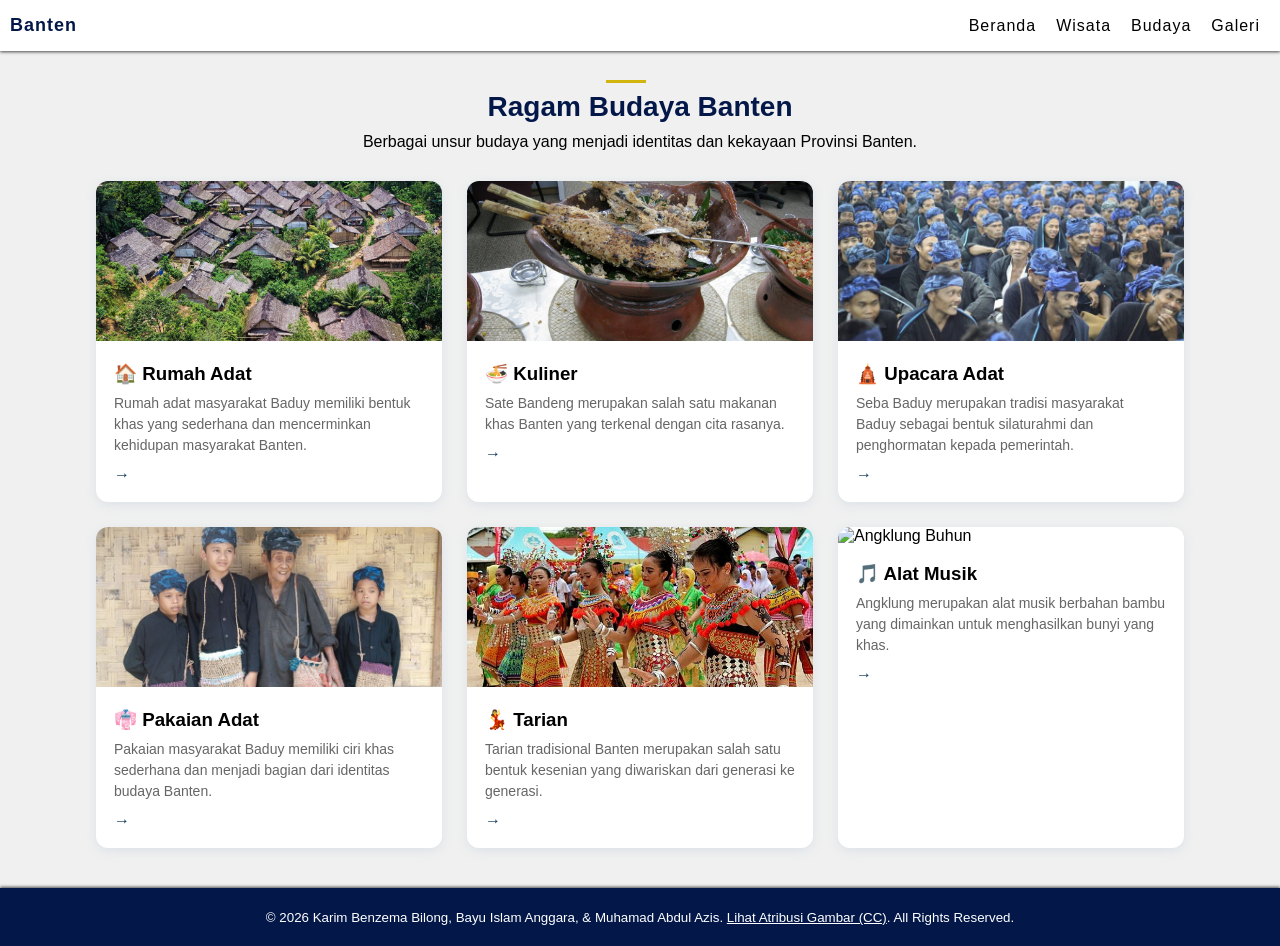
==== budaya.html @ 4f8b7365 "Add files via upload" ====
<!DOCTYPE html>
<html lang="id">
<head> 
    <meta charset="UTF-8">
    <meta name="viewport" content="width=device-width, initial-scale=1.0">
    <link rel="stylesheet" href="style.css">
    <title>Indonesia - Budaya Banten</title>
</head>

<body>

    <!-- NAVBAR -->
    <header>
        <nav>
            <div id="logo-banten"><a href="#home">Banten</a></div>
            <ul>
                <li><a href="index.html">Beranda</a></li>
                <li><a href="wisata.html">Wisata</a></li>
                <li><a href="#budaya">Budaya</a></li>
                <li><a href="galeri.html">Galeri</a></li>
            </ul>
        </nav>
    </header>



    <!-- RAGAM BUDAYA -->
    <main class="content" id="ragam-budaya">

        <div class="title-budaya">
            <h2>Ragam Budaya Banten</h2>

            <p>
                Berbagai unsur budaya yang menjadi identitas
                dan kekayaan Provinsi Banten.
            </p>
        </div>


        <div class="cards">

            <!-- RUMAH ADAT -->
            <div class="card">
                <img src="Rumah_adat_Sulah_Nyanda_BADUY.jpg" alt="Rumah Adat Sulah Nyanda">

                <div class="card-body">
                    <h3>🏠 Rumah Adat</h3>

                    <p>
                        Rumah adat masyarakat Baduy memiliki
                        bentuk khas yang sederhana dan
                        mencerminkan kehidupan masyarakat Banten.
                    </p>

                    <!-- LINK YOUTUBE RUMAH ADAT DI SINI -->
                    <a class="more"
                       href="https://youtu.be/2etQXtQ5l1I?si=HYYWbTpn2CoOyEMr"
                       target="_blank">→</a>
                </div>
            </div>


            <!-- KULINER -->
            <div class="card">
                <img src="Sate_Bandeng_2.jpg" alt="Sate Bandeng">

                <div class="card-body">
                    <h3>🍜 Kuliner</h3>

                    <p>
                        Sate Bandeng merupakan salah satu
                        makanan khas Banten yang terkenal
                        dengan cita rasanya.
                    </p>

                    <!-- LINK YOUTUBE KULINER DI SINI -->
                    <a class="more"
                       href="https://youtu.be/2GX6H2_KxXk?si=B-AG1unEOCUBI3_A"
                       target="_blank">→</a>
                </div>
            </div>


            <!-- UPACARA ADAT -->
            <div class="card">
                <img src="upacara-adat.jpg.jpeg">

                <div class="card-body">
                    <h3>🛕 Upacara Adat</h3>

                    <p>
                        Seba Baduy merupakan tradisi masyarakat
                        Baduy sebagai bentuk silaturahmi dan
                        penghormatan kepada pemerintah.
                    </p>

                    <!-- LINK YOUTUBE UPACARA ADAT DI SINI -->
                    <a class="more"
                       href="https://youtu.be/XGYVE5eKQm8?si=p580aVCTmgL257xg"
                       target="_blank">→</a>
                </div>
            </div>


            <!-- PAKAIAN ADAT -->
            <div class="card">
                <img src="pakaian-adat.jpg.jpeg">

                <div class="card-body">
                    <h3>👘 Pakaian Adat</h3>

                    <p>
                        Pakaian masyarakat Baduy memiliki
                        ciri khas sederhana dan menjadi
                        bagian dari identitas budaya Banten.
                    </p>

                    <!-- LINK YOUTUBE PAKAIAN ADAT DI SINI -->
                    <a class="more"
                       href="https://youtu.be/DVf_vcg6anA?si=hSTVc1wbKzrXrDok"
                       target="_blank">→</a>
                </div>
            </div>


            <!-- TARIAN -->
            <div class="card">
                <img src="tarian.jpg.jpeg">

                <div class="card-body">
                    <h3>💃 Tarian</h3>

                    <p>
                        Tarian tradisional Banten merupakan
                        salah satu bentuk kesenian yang
                        diwariskan dari generasi ke generasi.
                    </p>

                    <!-- LINK YOUTUBE TARIAN DI SINI -->
                    <a class="more"
                       href="https://youtu.be/FC2oyhMRPek?si=tK4DN0DSFurw0vTl"
                       target="_blank">→</a>
                </div>
            </div>


            <!-- ALAT MUSIK -->
            <div class="card">
                <img src="angklung-baduy.jpg" alt="Angklung Buhun">

                <div class="card-body">
                    <h3>🎵 Alat Musik</h3>

                    <p>
                        Angklung merupakan alat musik berbahan
                        bambu yang dimainkan untuk menghasilkan
                        bunyi yang khas.
                    </p>

                    <!-- LINK YOUTUBE ALAT MUSIK DI SINI -->
                    <a class="more"
                       href="https://youtu.be/NkBJzPnxHIo?si=sEdb8tzVZLYysPkM"
                       target="_blank">→</a>
                </div>
            </div>

        </div>
    </main>


    <!-- FOOTER -->
    <div id="cc-popup" class="modal-overlay">
        <div class="modal-box">
    <!-- Tombol Tutup (Mengarah ke # untuk menghilangkan target) -->
            <a href="#" class="close-btn">&times;</a>
            <h3>Kredit & Atribusi Gambar Creative Commons</h3>
        <div class="modal-scroll">
            <ul>
                <li>&quot;Pantai Anyer&quot; oleh <a href="https://commons.wikimedia.org/w/index.php?title=User:Robby_R_Noor&action=edit&redlink=1" target="_blank">Robby R Noor</a> via <a href="https://commons.wikimedia.org/wiki/File:Anyer.jpeg" target="_blank">Wikimedia Commons</a> &lpar;<a href="https://creativecommons.org/licenses/by/4.0/deed.en" target="_blank">CC-BY-4.0</a>&rpar;</li>
                <li>&quot;Taman Nasional Ujung Kulon&quot; oleh <a href="https://commons.wikimedia.org/w/index.php?title=User:Adicumi_Sastroputro&action=edit&redlink=1" target="_blank">Muhammad Adimaja</a> via <a href="https://commons.wikimedia.org/wiki/File:TAMAN_NASIONAL_UJUNG_KULON.jpg" target="_blank">Wikimedia Commons</a> &lpar;<a href="https://creativecommons.org/licenses/by/2.0/deed.en" target="_blank">CC-BY-SA-4.0</a>&rpar;</li>
                <li>&quot;Tanjung Layar&quot; oleh <a href="https://commons.wikimedia.org/wiki/User:Eastern_Exposure" target="_blank">Eastern Exposure</a> via <a href="https://commons.wikimedia.org/wiki/File:Sunset_Pantai_Tanjung_Layar.jpg" target="_blank">Wikimedia Commons</a> &lpar;<a href="https://creativecommons.org/licenses/by-sa/4.0/deed.en" target="_blank">CC-BY-SA-4.0</a>&rpar;</li>
                <li>&quot;Tanjung Lesung&quot; oleh <a href="https://commons.wikimedia.org/w/index.php?title=User:Bukhoriiksan&action=edit&redlink=1" target="_blank">Bukhoriiksan</a> via <a href="https://commons.wikimedia.org/wiki/File:Tanjung_Lesung_in_the_Morning.jpg" target="_blank">Wikimedia Commons</a> &lpar;<a href="https://creativecommons.org/licenses/by-sa/4.0/deed.en" target="_blank">CC-BY-SA-4.0</a>&rpar;</li>
                <li>&quot;Pantai Carita&quot; oleh <a href="https://commons.wikimedia.org/wiki/User:Ramdhani03" target="_blank">Ramdhani03</a> via <a href="https://commons.wikimedia.org/wiki/File:Keindahan_Pantai_Carita.jpg" target="_blank">Wikimedia Commons</a> &lpar;<a href="https://creativecommons.org/licenses/by-sa/4.0/deed.en" target="_blank">CC-BY-SA-4.0</a>&rpar;</li>
                <li>&quot;Benteng Speelwijk&quot; oleh <a href="https://commons.wikimedia.org/wiki/User:Mirani_Pramitasari" target="_blank">Mirani Pramitasi</a> via <a href="https://commons.wikimedia.org/wiki/File:Benteng_Speelwijk_%2819%29.jpg" target="_blank">Wikimedia Commons</a> &lpar;<a href="" target="_blank">CC-BY-2.0</a>&rpar;</li>
                <li>&quot;Sulah Nyandah&quot; oleh <a href="https://commons.wikimedia.org/w/index.php?title=User:Ganjarmustika1904&action=edit&redlink=1" target="_blank">Ganjarmustika1904</a> via <a href="https://commons.wikimedia.org/wiki/File:Rumah_adat_Sulah_Nyanda_BADUY.jpg" target="_blank">Wikimedia Commons</a> &lpar;<a href="https://creativecommons.org/licenses/by-sa/4.0/deed.en" target="_blank">CC-BY-SA-4.0</a>&rpar;</li>
                <li>&quot;Sate Bandeng&quot; oleh <a href="https://commons.wikimedia.org/wiki/User:Gunkarta" target="_blank">Gunawan Kartapranata</a> via <a href="https://commons.wikimedia.org/wiki/File:Sate_Bandeng_2.jpg" target="_blank">Wikimedia Commons</a> &lpar;<a href="https://creativecommons.org/licenses/by-sa/4.0/deed.en" target="_blank">CC-BY-SA-4.0</a>&rpar;</li>
                <li>&quot;Angklung Buhun&quot; oleh <a href="https://de.wikipedia.org/wiki/User:Kamillo" target="_blank">Kamilo</a> via <a href="https://commons.wikimedia.org/wiki/File:Angklung-Baduy.jpg" target="_blank">Wikimedia Commons</a> &lpar;<a href="https://creativecommons.org/licenses/by-sa/3.0/deed.en" target="_blank">CC-BY-SA-3.0-migrated</a>&rpar;</li>
                <li>&quot;Masjid Agung Banten Lama&quot; oleh <a href="https://commons.wikimedia.org/wiki/User:Firdaus31" target="_blank">Kamilo</a> via <a href="https://commons.wikimedia.org/wiki/File:Masjid_agung_banten_lama.jpg" target="_blank">Wikimedia Commons</a> &lpar;<a href="https://creativecommons.org/licenses/by-sa/4.0/deed.en" target="_blank">CC-BY-SA-4.0</a>&rpar;</li>
                <!-- Tambahkan sisa dari 15+ gambar Anda di sini -->
            </ul>
        </div>bn
        </div>
    </div>
    <footer>
            <small>&copy; 2026 Karim Benzema Bilong, Bayu Islam Anggara, &amp; Muhamad Abdul Azis. <a href="#cc-popup" class="open-btn">Lihat Atribusi Gambar (CC)</a>. All Rights Reserved.</small>
    </footer>

</body>
</html>
---- style.css ----
/*Generic Section*/
* {
    padding: 0;
    margin: 0;
    box-sizing: border-box;
}

html {
    scroll-behavior: smooth;
}

body {
    background-color: #f0f0f0;
    font-family: Helvetica, sans-serif;
}

/*Header Section*/
header {
    background-color: #ffffff;
    padding: 15px 10px 15px 10px;
    box-shadow: 0 1px 3px rgba(0, 0, 0, 0.7);
    position: sticky;
    top: 0;
    z-index: 100;
}

nav {
    display: flex;
    justify-content: space-between;
    align-items: center;
}

#logo-banten a {
    color: #031849;
    font-size: 18px;
    font-weight: 800;
    text-decoration: none;
    letter-spacing: 1px;
}

header nav ul li {
    float: left;
    list-style-type: none;
    margin: 0px 10px 0px 10px;
}

header nav ul li a {
    color: #000; 
    text-decoration: none;
    letter-spacing: 1px;
}

header nav ul li a:hover {
    color: #031849;
    font-weight: bold;
    position: relative;
}

header nav ul li a:hover::before {
    content: "";
    position: absolute;
    bottom: -2px;
    left: 0;
    height: 2px;
    background-color: #d2b40c;
    font-weight: bold;
    animation-name: hover-underline;
    animation-duration: 1s;
    animation-timing-function: easy-in-out;
    animation-fill-mode: forwards;
}

@keyframes hover-underline {
    0% {
        width: 0%;
        background-color: #d2b40c;
    }
    100% {
        width: 100%;
        background-color: #d2b40c;
    }
}

/*Beranda Section*/
.hero {
    background: url(Pemandangan-Banten-Blue.jpeg);
    background-size: 100%, auto;
    min-height: 100dvh;
}

.hero .home-label, .hero h1, .hero p, .hero a {
    line-height: 1.5;
    letter-spacing: 1px;
    left: 0px;
    position: relative;
    top: 150px;
    margin-left: 50px;
}

.home-label {
    color: gold;
}

.hero h1 {
    color: #ffffff;
    font-size: 50px;
}

.hero p {
    color: #ffffff;
    margin-bottom: 20px;
}

.hero .btn, .btn {
    font-weight:bold;
    background-color: #d2b40c;
    color: #031849;
    padding: 10px 15px;
    margin-top: 10px;
    border-radius: 20px;
    text-decoration: none;
}

.arrow-icon {
    position: relative;
    top: 8px;
}

.container {
    margin: 50px 50px 0px 50px;
    min-height: 100dvh;
    position: relative;
}

.information p {
    color: gray;
    margin-top: 20px;
    margin-bottom: 20px;
}

.card-container {
    display: grid;
    grid-template-columns: repeat(3, 350px);
    grid-gap: 20px;
    justify-content: space-around;
}

.card-info {
    width: 250px;
    height: 200px;
    background-color: #00c3ff0e;
    border: 1px solid #00c3ff94;
    border-radius: 10px;
}

.card-container p, .card-info h3, .card-info p {
    line-height: 1.5;
    letter-spacing: 1px;
    margin: 10px 5px 0px 20px;
}

.card-container p {
    color: gray;
}

.card-container h3, .container h2, .Banten-map-information h2, .title-budaya h2 {
    color: #031849;
    position: relative;
}

.information h2::before, .Banten-map-information h2::before, .title-budaya h2::before {
    content: "";
    position: absolute;
    width: 40px;
    bottom: 40px;
    left: 0;
    height: 3px;
    background-color: #d2b40c;
}

.title-budaya h2::before {
    content: "";
    position: absolute;
    left: 510px;
}

.card-icon {
    background-color: #004cff;
    padding: 10px;
    border-radius: 100%;
    margin: 10px 20px 0px 30px;
}

#green-map-icon {
    background-color: #04763b;
}

#purple-map-icon {
    background-color: purple;
}

#orange-map-icon {
    background-color: orange;
}

.Banten-map-container {
    margin-top: 20px;
    margin-bottom: 20px;
    border-radius: 10px;
    background-color: #00c3ff0e;
    display: grid;
    grid-template-columns: 1fr 1fr;
}

#banten-map {
    width: 500px;
    height: 300px;
    border-radius: 10px;
    margin: 20px 20px 20px 20px;
}

.Banten-map-information {
    margin: 20px 20px 20px 20px;
    line-height: 1.5;
    letter-spacing: 1px;
}

.Banten-map-information h2 {
    color: #031849;
    margin-bottom: 20px;
}

.Banten-map-information p {
    margin-bottom: 20px;
}

.card-info-label {
    font-weight: bold;
}

.link-btn {
    color: #0000ff;
    text-decoration: none;
    margin: 20px 20px 20px 20px;
    font-weight: bold;
}


/*=======================
          Budaya
  ========================*/

/* BAGIAN ATAS */
.hero-budaya {
    background-size: 100%, auto;
    min-height: 100dvh;
    padding: 60px 7%;
    background:
        linear-gradient(90deg, #003b69dd, #003b6955),
        url("rumah-adat.jpg.jpeg");
    background-size: cover;
    background-position: center;
    color: white;
}

.hero-budaya h1 {
    font-size: 45px;
}

.hero-budaya p {
    line-height: 1.6;
}

/* RAGAM BUDAYA */
.content {
    width: 85%;
    max-width: 1100px;
    margin: 40px auto;
}

        .title-budaya {
            text-align: center;
            margin-bottom: 30px;
        }

        .title-budaya h2 {
            font-size: 28px;
            margin-bottom: 10px;
        }

        .title p {
            margin-top: 8px;
            color: #666;
        }

        .cards {
            display: grid;
            grid-template-columns: repeat(3, 1fr);
            gap: 25px;
        }

        .card {
            background: white;
            border-radius: 12px;
            overflow: hidden;
            box-shadow: 0 3px 12px #dce2e7;
        }

        .card img {
            width: 100%;
            height: 160px;
            object-fit: cover;
        }

        .card-body {
            padding: 18px;
        }

        .card h3 {
            margin-bottom: 8px;
        }

        .card p {
            color: #666;
            font-size: 14px;
            line-height: 1.5;
        }

        .more {
            display: inline-block;
            margin-top: 10px;
            color: #12395f;
            font-weight: bold;
            text-decoration: none;
        }
        @media (max-width: 768px) {
            nav {
                display: none;
            }

            .hero h1 {
                font-size: 35px;
            }

            .cards {
                grid-template-columns: 1fr;
            }
        }

/*=========================
           Wisata
  =========================*/
  .image-wisata {
    width: 100%;
    height: 150px;
    border-radius: 20px 20px 0px 0px;
  }

  .card-wisata {
    background-color: #ffffff;
    width: 350px;
    height: 350px;
    border-radius: 20px;
    box-shadow: 1px 0px 3px rgba(0, 0, 0, 0.7);
  }

  .card-wisata h3, .card-wisata p {
    margin: 20px 20px 20px 20px;
  }

  /*=========================
           Galeri
  =========================*/

  .image-galeri {
    width: 100%;
    height: 200px;
    border-radius: 20px 20px 0px 0px;
  }

  .card-galeri {
    background-color: #ffffff;
    width: 350px;
    border-radius: 20px;
    box-shadow: 1px 0px 3px rgba(0, 0, 0, 0.7);
  }

  .card-galeri h3 {
    margin: 20px 20px 20px 20px;
  }

  #information {
    text-align: center;
    margin-bottom: 20px;
  }

  #information h2 {
    position: relative;
  }

  #information h2::before  {
    content: "";
    position: absolute;
    width: 80px;
    left: 545px;
    top: 75px;
    height: 3px;
    background-color: #d2b40c;
  }

/*=========================
           Atribusi
  =========================*/

/* 1. Menyembunyikan pop-up di kondisi awal */
.modal-overlay {
  display: none;
  position: fixed;
  z-index: 9999;
  left: 0;
  top: 0;
  width: 100%;
  height: 100%;
  background-color: rgba(0, 0, 0, 0.6);
}

/* 2. Kunci Utama: Tampilkan pop-up saat ID-nya menjadi target di URL */
.modal-overlay:target {
  display: block;
}

/* 3. Desain Kotak Pop-up */
.modal-box {
  background-color: #ffffff;
  margin: 10% auto;
  padding: 25px;
  width: 85%;
  max-width: 600px;
  border-radius: 8px;
  position: relative;
  box-shadow: 0 4px 15px rgba(0,0,0,0.2);
}

/* 4. Area Scroll untuk 15+ Gambar */
.modal-scroll {
  max-height: 350px; 
  overflow-y: auto;   /* Memunculkan scrollbar vertikal jika teks panjang */
  margin-top: 15px;
  text-align: left;
  font-size: 14px;
}

.modal-scroll a {
    color: #0000ff;
}

/* 5. Desain Tombol Tutup */
.close-btn {
  position: absolute;
  right: 20px;
  top: 15px;
  font-size: 28px;
  color: #333;
  text-decoration: none;
}
.close-btn:hover {
  color: #ff0000;
}


/*=========================
           Footer
  =========================*/

footer {
    color: #ffffff;
    background-color: #031849;
    padding: 20px;
    margin-top: 20px;
    box-shadow: 0 -1px 3px rgba(0, 0, 0, 0.7);
    text-align: center;
}

footer a {
    color: #ffffff;
}
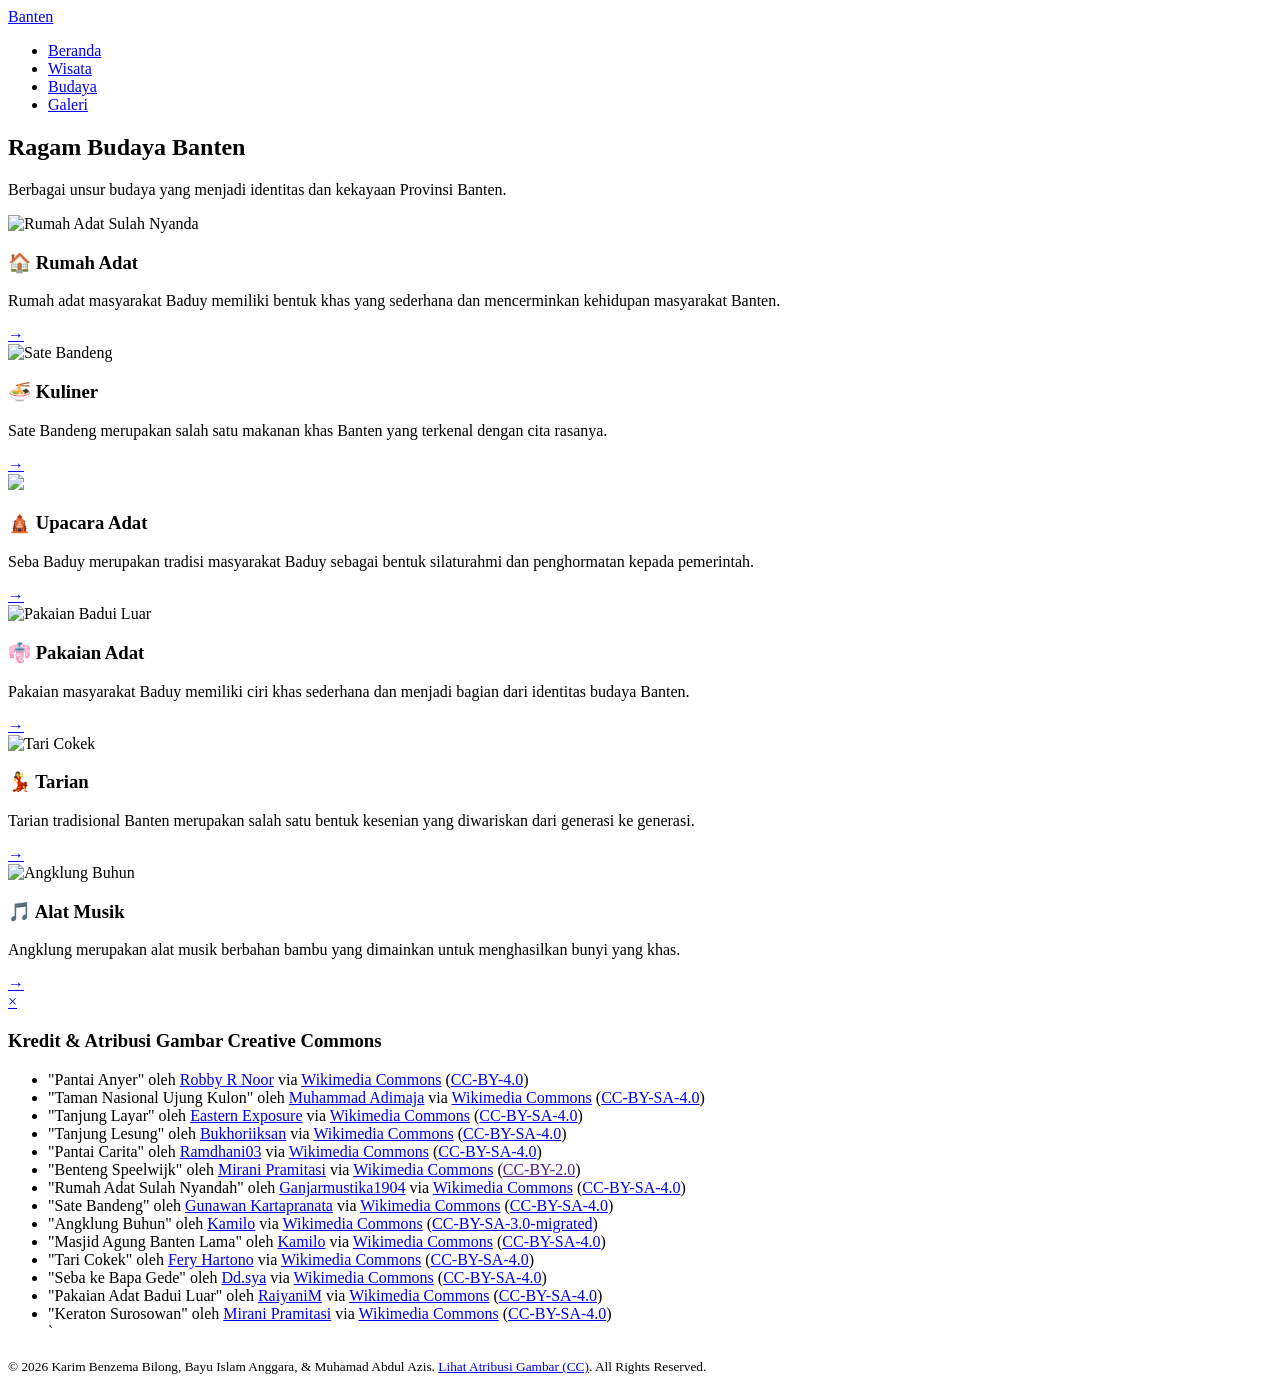
==== commit 6728bae5: "Add files via upload" ====
--- a/budaya.html
+++ b/budaya.html
@@ -26,149 +26,84 @@
 
     <!-- RAGAM BUDAYA -->
     <main class="content" id="ragam-budaya">
-
         <div class="title-budaya">
             <h2>Ragam Budaya Banten</h2>
-
-            <p>
-                Berbagai unsur budaya yang menjadi identitas
-                dan kekayaan Provinsi Banten.
-            </p>
+            <p>Berbagai unsur budaya yang menjadi identitas dan kekayaan Provinsi Banten.</p>
         </div>
 
-
         <div class="cards">
-
             <!-- RUMAH ADAT -->
-            <div class="card">
-                <img src="Rumah_adat_Sulah_Nyanda_BADUY.jpg" alt="Rumah Adat Sulah Nyanda">
-
+            <div class="card"> 
+                <img src="https://upload.wikimedia.org/wikipedia/commons/d/d7/Rumah_adat_Sulah_Nyanda_BADUY.jpg?utm_source=commons.wikimedia.org&utm_campaign=index&utm_content=original" alt="Rumah Adat Sulah Nyanda">
                 <div class="card-body">
                     <h3>🏠 Rumah Adat</h3>
-
-                    <p>
-                        Rumah adat masyarakat Baduy memiliki
-                        bentuk khas yang sederhana dan
-                        mencerminkan kehidupan masyarakat Banten.
-                    </p>
-
+                    <p>Rumah adat masyarakat Baduy memiliki bentuk khas yang sederhana dan mencerminkan kehidupan masyarakat Banten.</p>
                     <!-- LINK YOUTUBE RUMAH ADAT DI SINI -->
-                    <a class="more"
-                       href="https://youtu.be/2etQXtQ5l1I?si=HYYWbTpn2CoOyEMr"
-                       target="_blank">→</a>
+                    <a class="more"href="https://youtu.be/2etQXtQ5l1I?si=HYYWbTpn2CoOyEMr" target="_blank">→</a>
                 </div>
             </div>
 
-
             <!-- KULINER -->
             <div class="card">
-                <img src="Sate_Bandeng_2.jpg" alt="Sate Bandeng">
-
+                <img src="https://upload.wikimedia.org/wikipedia/commons/7/73/Sate_Bandeng_2.jpg?utm_source=commons.wikimedia.org&utm_campaign=index&utm_content=original" alt="Sate Bandeng">
                 <div class="card-body">
                     <h3>🍜 Kuliner</h3>
-
-                    <p>
-                        Sate Bandeng merupakan salah satu
-                        makanan khas Banten yang terkenal
-                        dengan cita rasanya.
-                    </p>
-
+                    <p>Sate Bandeng merupakan salah satu makanan khas Banten yang terkenal dengan cita rasanya.</p>
                     <!-- LINK YOUTUBE KULINER DI SINI -->
-                    <a class="more"
-                       href="https://youtu.be/2GX6H2_KxXk?si=B-AG1unEOCUBI3_A"
-                       target="_blank">→</a>
+                    <a class="more" href="https://youtu.be/2GX6H2_KxXk?si=B-AG1unEOCUBI3_A" target="_blank">→</a>
                 </div>
             </div>
 
 
             <!-- UPACARA ADAT -->
             <div class="card">
-                <img src="upacara-adat.jpg.jpeg">
-
+                <img src="https://thumb.wikimedia.org/wikipedia/commons/thumb/7/76/Seba_Ke_Bapa_Gede.jpg/500px-Seba_Ke_Bapa_Gede.jpg?utm_source=id.wikipedia.org&utm_campaign=parser&utm_content=thumbnail">
                 <div class="card-body">
                     <h3>🛕 Upacara Adat</h3>
-
-                    <p>
-                        Seba Baduy merupakan tradisi masyarakat
-                        Baduy sebagai bentuk silaturahmi dan
-                        penghormatan kepada pemerintah.
-                    </p>
-
+                    <p>Seba Baduy merupakan tradisi masyarakat Baduy sebagai bentuk silaturahmi dan penghormatan kepada pemerintah.</p>
                     <!-- LINK YOUTUBE UPACARA ADAT DI SINI -->
-                    <a class="more"
-                       href="https://youtu.be/XGYVE5eKQm8?si=p580aVCTmgL257xg"
-                       target="_blank">→</a>
+                    <a class="more" href="https://youtu.be/XGYVE5eKQm8?si=p580aVCTmgL257xg" target="_blank">→</a>
                 </div>
             </div>
 
-
             <!-- PAKAIAN ADAT -->
             <div class="card">
-                <img src="pakaian-adat.jpg.jpeg">
-
+                <img src="https://upload.wikimedia.org/wikipedia/commons/6/67/Raiyani_Muharramah-Pakaian_badui_luar_DSCF2964.jpg?utm_source=commons.wikimedia.org&utm_campaign=index&utm_content=original" alt="Pakaian Badui Luar">
                 <div class="card-body">
                     <h3>👘 Pakaian Adat</h3>
-
-                    <p>
-                        Pakaian masyarakat Baduy memiliki
-                        ciri khas sederhana dan menjadi
-                        bagian dari identitas budaya Banten.
-                    </p>
-
+                    <p>Pakaian masyarakat Baduy memiliki ciri khas sederhana dan menjadi bagian dari identitas budaya Banten.</p>
                     <!-- LINK YOUTUBE PAKAIAN ADAT DI SINI -->
-                    <a class="more"
-                       href="https://youtu.be/DVf_vcg6anA?si=hSTVc1wbKzrXrDok"
-                       target="_blank">→</a>
+                    <a class="more" href="https://youtu.be/DVf_vcg6anA?si=hSTVc1wbKzrXrDok" target="_blank">→</a>
                 </div>
             </div>
 
 
             <!-- TARIAN -->
             <div class="card">
-                <img src="tarian.jpg.jpeg">
-
+                <img src="https://upload.wikimedia.org/wikipedia/commons/3/35/Tari_cokek.jpg?utm_source=commons.wikimedia.org&utm_campaign=index&utm_content=original" alt="Tari Cokek">
                 <div class="card-body">
                     <h3>💃 Tarian</h3>
-
-                    <p>
-                        Tarian tradisional Banten merupakan
-                        salah satu bentuk kesenian yang
-                        diwariskan dari generasi ke generasi.
-                    </p>
-
+                    <p>Tarian tradisional Banten merupakan salah satu bentuk kesenian yang diwariskan dari generasi ke generasi.</p>
                     <!-- LINK YOUTUBE TARIAN DI SINI -->
-                    <a class="more"
-                       href="https://youtu.be/FC2oyhMRPek?si=tK4DN0DSFurw0vTl"
-                       target="_blank">→</a>
+                    <a class="more" href="https://youtu.be/FC2oyhMRPek?si=tK4DN0DSFurw0vTl" target="_blank">→</a>
                 </div>
             </div>
 
 
             <!-- ALAT MUSIK -->
             <div class="card">
-                <img src="angklung-baduy.jpg" alt="Angklung Buhun">
-
+                <img src="https://upload.wikimedia.org/wikipedia/commons/3/31/Angklung-Baduy.jpg?utm_source=commons.wikimedia.org&utm_campaign=index&utm_content=original" alt="Angklung Buhun">
                 <div class="card-body">
                     <h3>🎵 Alat Musik</h3>
-
-                    <p>
-                        Angklung merupakan alat musik berbahan
-                        bambu yang dimainkan untuk menghasilkan
-                        bunyi yang khas.
-                    </p>
-
+                    <p>Angklung merupakan alat musik berbahan bambu yang dimainkan untuk menghasilkan bunyi yang khas.</p>
                     <!-- LINK YOUTUBE ALAT MUSIK DI SINI -->
-                    <a class="more"
-                       href="https://youtu.be/NkBJzPnxHIo?si=sEdb8tzVZLYysPkM"
-                       target="_blank">→</a>
+                    <a class="more"href="https://youtu.be/NkBJzPnxHIo?si=sEdb8tzVZLYysPkM"target="_blank">→</a>
                 </div>
             </div>
-
         </div>
     </main>
 
 
-    <!-- FOOTER -->
     <div id="cc-popup" class="modal-overlay">
         <div class="modal-box">
     <!-- Tombol Tutup (Mengarah ke # untuk menghilangkan target) -->
@@ -182,17 +117,22 @@
                 <li>&quot;Tanjung Lesung&quot; oleh <a href="https://commons.wikimedia.org/w/index.php?title=User:Bukhoriiksan&action=edit&redlink=1" target="_blank">Bukhoriiksan</a> via <a href="https://commons.wikimedia.org/wiki/File:Tanjung_Lesung_in_the_Morning.jpg" target="_blank">Wikimedia Commons</a> &lpar;<a href="https://creativecommons.org/licenses/by-sa/4.0/deed.en" target="_blank">CC-BY-SA-4.0</a>&rpar;</li>
                 <li>&quot;Pantai Carita&quot; oleh <a href="https://commons.wikimedia.org/wiki/User:Ramdhani03" target="_blank">Ramdhani03</a> via <a href="https://commons.wikimedia.org/wiki/File:Keindahan_Pantai_Carita.jpg" target="_blank">Wikimedia Commons</a> &lpar;<a href="https://creativecommons.org/licenses/by-sa/4.0/deed.en" target="_blank">CC-BY-SA-4.0</a>&rpar;</li>
                 <li>&quot;Benteng Speelwijk&quot; oleh <a href="https://commons.wikimedia.org/wiki/User:Mirani_Pramitasari" target="_blank">Mirani Pramitasi</a> via <a href="https://commons.wikimedia.org/wiki/File:Benteng_Speelwijk_%2819%29.jpg" target="_blank">Wikimedia Commons</a> &lpar;<a href="" target="_blank">CC-BY-2.0</a>&rpar;</li>
-                <li>&quot;Sulah Nyandah&quot; oleh <a href="https://commons.wikimedia.org/w/index.php?title=User:Ganjarmustika1904&action=edit&redlink=1" target="_blank">Ganjarmustika1904</a> via <a href="https://commons.wikimedia.org/wiki/File:Rumah_adat_Sulah_Nyanda_BADUY.jpg" target="_blank">Wikimedia Commons</a> &lpar;<a href="https://creativecommons.org/licenses/by-sa/4.0/deed.en" target="_blank">CC-BY-SA-4.0</a>&rpar;</li>
+                <li>&quot;Rumah Adat Sulah Nyandah&quot; oleh <a href="https://commons.wikimedia.org/w/index.php?title=User:Ganjarmustika1904&action=edit&redlink=1" target="_blank">Ganjarmustika1904</a> via <a href="https://commons.wikimedia.org/wiki/File:Rumah_adat_Sulah_Nyanda_BADUY.jpg" target="_blank">Wikimedia Commons</a> &lpar;<a href="https://creativecommons.org/licenses/by-sa/4.0/deed.en" target="_blank">CC-BY-SA-4.0</a>&rpar;</li>
                 <li>&quot;Sate Bandeng&quot; oleh <a href="https://commons.wikimedia.org/wiki/User:Gunkarta" target="_blank">Gunawan Kartapranata</a> via <a href="https://commons.wikimedia.org/wiki/File:Sate_Bandeng_2.jpg" target="_blank">Wikimedia Commons</a> &lpar;<a href="https://creativecommons.org/licenses/by-sa/4.0/deed.en" target="_blank">CC-BY-SA-4.0</a>&rpar;</li>
                 <li>&quot;Angklung Buhun&quot; oleh <a href="https://de.wikipedia.org/wiki/User:Kamillo" target="_blank">Kamilo</a> via <a href="https://commons.wikimedia.org/wiki/File:Angklung-Baduy.jpg" target="_blank">Wikimedia Commons</a> &lpar;<a href="https://creativecommons.org/licenses/by-sa/3.0/deed.en" target="_blank">CC-BY-SA-3.0-migrated</a>&rpar;</li>
                 <li>&quot;Masjid Agung Banten Lama&quot; oleh <a href="https://commons.wikimedia.org/wiki/User:Firdaus31" target="_blank">Kamilo</a> via <a href="https://commons.wikimedia.org/wiki/File:Masjid_agung_banten_lama.jpg" target="_blank">Wikimedia Commons</a> &lpar;<a href="https://creativecommons.org/licenses/by-sa/4.0/deed.en" target="_blank">CC-BY-SA-4.0</a>&rpar;</li>
+                <li>&quot;Tari Cokek&quot; oleh <a href="https://commons.wikimedia.org/w/index.php?title=User:Fery_Hartono&action=edit&redlink=1" target="_blank">Fery Hartono</a> via <a href="https://commons.wikimedia.org/wiki/File:Tari_cokek.jpg" target="_blank">Wikimedia Commons</a> &lpar;<a href="https://creativecommons.org/licenses/by-sa/4.0/deed.en" target="_blank">CC-BY-SA-4.0</a>&rpar;</li>
+                <li>&quot;Seba ke Bapa Gede&quot; oleh <a href="https://commons.wikimedia.org/w/index.php?title=User:Dd.sya&action=edit&redlink=1" target="_blank">Dd.sya</a> via <a href="https://commons.wikimedia.org/wiki/File:Seba_Ke_Bapa_Gede.jpg" target="_blank">Wikimedia Commons</a> &lpar;<a href="https://creativecommons.org/licenses/by-sa/4.0/deed.en" target="_blank">CC-BY-SA-4.0</a>&rpar;</li>
+                <li>&quot;Pakaian Adat Badui Luar&quot; oleh <a href="https://commons.wikimedia.org/wiki/User:RaiyaniM" target="_blank">RaiyaniM</a> via <a href="https://commons.wikimedia.org/wiki/File:Raiyani_Muharramah-Pakaian_badui_luar_DSCF2964.jpg" target="_blank">Wikimedia Commons</a> &lpar;<a href="https://creativecommons.org/licenses/by-sa/4.0/deed.en" target="_blank">CC-BY-SA-4.0</a>&rpar;</li>
+                <li>&quot;Keraton Surosowan&quot; oleh <a href="https://commons.wikimedia.org/wiki/User:Mirani_Pramitasari" target="_blank">Mirani Pramitasi</a> via <a href="https://commons.wikimedia.org/wiki/File:Keraton_Surosowan_(3).jpg" target="_blank">Wikimedia Commons</a> &lpar;<a href="https://creativecommons.org/licenses/by-sa/4.0/deed.en" target="_blank">CC-BY-SA-4.0</a>&rpar;</li>`
                 <!-- Tambahkan sisa dari 15+ gambar Anda di sini -->
             </ul>
-        </div>bn
+        </div>
         </div>
     </div>
+
     <footer>
-            <small>&copy; 2026 Karim Benzema Bilong, Bayu Islam Anggara, &amp; Muhamad Abdul Azis. <a href="#cc-popup" class="open-btn">Lihat Atribusi Gambar (CC)</a>. All Rights Reserved.</small>
+        <small>&copy; 2026 Karim Benzema Bilong, Bayu Islam Anggara, &amp; Muhamad Abdul Azis. <a href="#cc-popup" class="open-btn">Lihat Atribusi Gambar (CC)</a>. All Rights Reserved.</small>
     </footer>
 
 </body>
